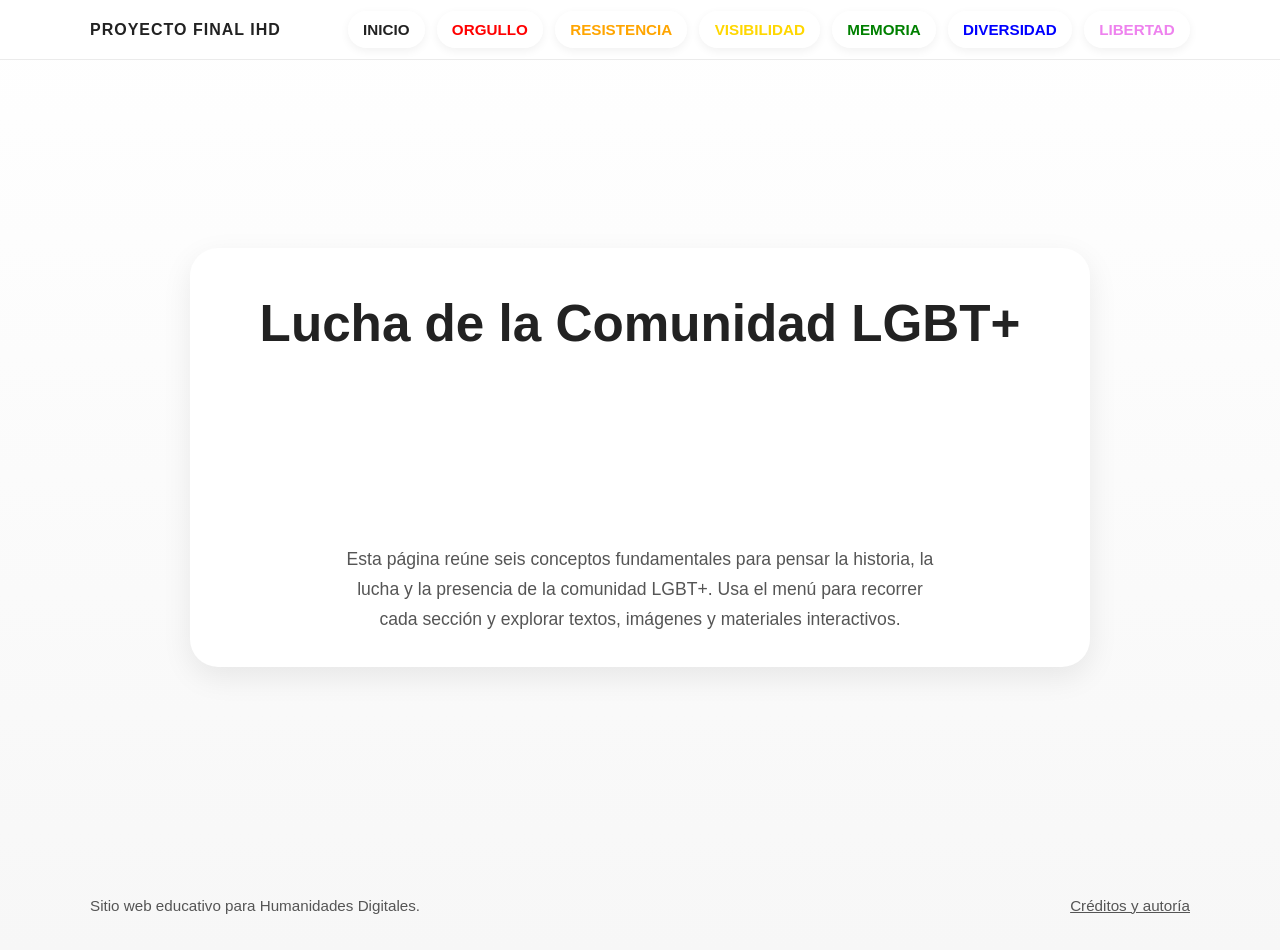
==== index.html @ 64a552c7 "Add files via upload" ====
<!DOCTYPE html>
<html lang="es">
<head>
  <!-- Metadatos básicos del documento -->
  <meta charset="UTF-8">
  <meta name="viewport" content="width=device-width, initial-scale=1.0">
  <title>Proyecto Final IHD</title>
  <!-- Enlace a la hoja de estilos externa -->
  <link rel="stylesheet" href="styles.css">
</head>
<body class="home-page">
  <!-- Encabezado del sitio con navegación principal -->
  <header class="site-header">
    <div class="header-inner navbar">
      <div class="site-brand">PROYECTO FINAL IHD</div>
      <nav aria-label="Navegación principal">
        <ul class="nav-links">
          <li><a href="index.html">INICIO</a></li>
          <li><a class="orgullo" href="orgullo.html">ORGULLO</a></li>
          <li><a class="resistencia" href="resistencia.html">RESISTENCIA</a></li>
          <li><a class="visibilidad" href="visibilidad.html">VISIBILIDAD</a></li>
          <li><a class="memoria" href="memoria.html">MEMORIA</a></li>
          <li><a class="diversidad" href="diversidad.html">DIVERSIDAD</a></li>
          <li><a class="libertad" href="libertad.html">LIBERTAD</a></li>
        </ul>
      </nav>
    </div>
  </header>

  <!-- Sección principal con texto de bienvenida y animación -->
  <main class="hero">
    <section class="hero-box">
      <h1>Lucha de la Comunidad LGBT+</h1>

      <!-- Este contenedor reúne las palabras animadas. -->
      <div class="word-stage" aria-label="Animación de conceptos del orgullo LGBT+">
        <span class="word">ORGULLO</span>
        <span class="word">RESISTENCIA</span>
        <span class="word">VISIBILIDAD</span>
        <span class="word">MEMORIA</span>
        <span class="word">DIVERSIDAD</span>
        <span class="word">LIBERTAD</span>
      </div>

      <p>
        Esta página reúne seis conceptos fundamentales para pensar la historia,
        la lucha y la presencia de la comunidad LGBT+. Usa el menú para recorrer
        cada sección y explorar textos, imágenes y materiales interactivos.
      </p>
    </section>
  </main>

  <!-- Pie de página con enlace a créditos -->
  <footer class="site-footer">
    <div class="footer-inner">
      <span>Sitio web educativo para Humanidades Digitales.</span>
      <a class="footer-link" href="creditos.html">Créditos y autoría</a>
    </div>
  </footer>
</body>
</html>
---- styles.css ----
/* =========================================================
   Hoja de estilos principal del sitio
   ---------------------------------------------------------
   Este archivo define los colores, tamaños, espaciados,
   animaciones y diseño general de todas las páginas.
   La idea es que un solo CSS controle el aspecto visual
   del sitio completo.
   ========================================================= */

/* Variables CSS:
   Aquí guardamos colores reutilizables para mantener
   el código ordenado y fácil de modificar. */
:root {
  --orgullo: #e53935;
  --resistencia: #fb8c00;
  --visibilidad: #fdd835;
  --memoria: #43a047;
  --diversidad: #1e88e5;
  --libertad: #8e24aa;

  --orgullo-claro: #fde9e7;
  --resistencia-claro: #fff0e1;
  --visibilidad-claro: #fff9dc;
  --memoria-claro: #e8f5e9;
  --diversidad-claro: #e7f1fd;
  --libertad-claro: #f3e5f5;

  --texto: #222;
  --texto-suave: #555;
  --fondo-principal: #fcfcfc;
  --blanco: #ffffff;
  --sombra: 0 10px 30px rgba(0, 0, 0, 0.08);
  --borde-redondo: 18px;
  --ancho-maximo: 1100px;
}

/* Selector universal:
   Hace que el cálculo de tamaños incluya bordes y padding.
   Esto ayuda mucho a controlar el diseño. */
* {
  box-sizing: border-box;
}

/* Estilos generales del documento. */
body {
  margin: 0;
  font-family: Arial, Helvetica, sans-serif;
  line-height: 1.7;
  color: var(--texto);
  background: var(--fondo-principal);
}

/* Estilo general para enlaces. */
a {
  color: inherit;
}

/* Encabezado fijo en la parte superior.
   Se usa en todas las páginas para mantener la navegación visible. */
.site-header {
  position: sticky;
  top: 0;
  z-index: 100;
  background: rgba(255, 255, 255, 0.94);
  backdrop-filter: blur(8px);
  border-bottom: 1px solid rgba(0, 0, 0, 0.08);
}

/* Contenedor centrado que limita el ancho del contenido. */
.header-inner,
.main-content,
.footer-inner,
.hero,
.credits-box {
  width: min(92%, var(--ancho-maximo));
  margin: 0 auto;
}

/* Título pequeño del sitio en la esquina superior izquierda. */
.site-brand {
  font-weight: bold;
  letter-spacing: 1px;
}

/* Barra de navegación con flexbox.
   Flexbox ayuda a acomodar elementos en filas o columnas. */
.navbar {
  display: flex;
  align-items: center;
  justify-content: space-between;
  gap: 1rem;
  padding: 1rem 0;
}

/* Lista del menú. */
.nav-links {
  display: flex;
  flex-wrap: wrap;
  gap: 0.75rem;
  list-style: none;
  margin: 0;
  padding: 0;
}

/* Botones/enlaces del menú. */
.nav-links a {
  text-decoration: none;
  font-size: 0.95rem;
  font-weight: bold;
  padding: 0.65rem 0.95rem;
  border-radius: 999px;
  background: var(--blanco);
  box-shadow: 0 3px 10px rgba(0, 0, 0, 0.06);
  transition: transform 0.2s ease, box-shadow 0.2s ease;
}

.nav-links a:hover,
.nav-links a:focus {
  transform: translateY(-2px);
  box-shadow: 0 8px 18px rgba(0, 0, 0, 0.1);
}

/* Sección principal de bienvenida en index.html */
.hero {
  min-height: calc(100vh - 90px);
  display: grid;
  place-items: center;
  text-align: center;
  padding: 3rem 0 4rem;
}

.hero-box {
  background: var(--blanco);
  border-radius: 28px;
  box-shadow: var(--sombra);
  padding: 2rem;
  width: min(100%, 900px);
}

.hero h1 {
  margin-top: 0;
  font-size: clamp(2rem, 4vw, 3.5rem);
}

.hero p {
  color: var(--texto-suave);
  font-size: 1.1rem;
  max-width: 60ch;
  margin: 1rem auto 0;
}

/* Contenedor de la animación.
   Tiene altura fija para que las palabras cambien en el mismo lugar. */
.word-stage {
  margin: 2rem auto 1rem;
  position: relative;
  height: 120px;
  display: grid;
  place-items: center;
  overflow: hidden;
}

/* Cada palabra está posicionada una encima de otra.
   La animación controla su aparición y desaparición. */
.word {
  position: absolute;
  font-size: clamp(2rem, 7vw, 4.7rem);
  font-weight: 900;
  letter-spacing: 0.12em;
  opacity: 0;
  transform: scale(0.85) translateY(20px);
  animation: cambioPalabras 12s infinite;
}

/* Retrasos para que las palabras aparezcan una después de otra. */
.word:nth-child(1) { color: var(--orgullo); animation-delay: 0s; }
.word:nth-child(2) { color: var(--resistencia); animation-delay: 2s; }
.word:nth-child(3) { color: var(--visibilidad); animation-delay: 4s; }
.word:nth-child(4) { color: var(--memoria); animation-delay: 6s; }
.word:nth-child(5) { color: var(--diversidad); animation-delay: 8s; }
.word:nth-child(6) { color: var(--libertad); animation-delay: 10s; }

/* Animación principal.
   Hace que cada palabra entre, permanezca visible y salga.
   Luego el ciclo vuelve a empezar. */
@keyframes cambioPalabras {
  0% {
    opacity: 0;
    transform: scale(0.85) translateY(20px);
  }
  8% {
    opacity: 1;
    transform: scale(1) translateY(0);
  }
  24% {
    opacity: 1;
    transform: scale(1) translateY(0);
  }
  32% {
    opacity: 0;
    transform: scale(1.08) translateY(-18px);
  }
  100% {
    opacity: 0;
    transform: scale(1.08) translateY(-18px);
  }
}

/* Tarjetas y áreas de contenido para páginas internas. */
.main-content {
  padding: 2.5rem 0 4rem;
}

.content-card {
  background: rgba(255, 255, 255, 0.88);
  box-shadow: var(--sombra);
  border-radius: 24px;
  padding: 2rem;
}

.page-title {
  margin-top: 0;
  font-size: clamp(2rem, 4vw, 3rem);
}

.intro {
  font-size: 1.1rem;
}

/* Diseño para imágenes.
   max-width: 100% evita que se salgan del contenedor. */
.figure-block {
  margin: 2rem 0;
  text-align: center;
}

.figure-block img {
  width: min(100%, 760px);
  max-width: 100%;
  height: auto;
  border-radius: 20px;
  box-shadow: 0 8px 20px rgba(0, 0, 0, 0.12);
}

.figure-block figcaption {
  margin-top: 0.7rem;
  color: var(--texto-suave);
  font-size: 0.95rem;
}

/* Caja para iframes o visualizaciones externas. */
.embed-box {
  margin: 2rem 0;
  padding: 1rem;
  background: rgba(255, 255, 255, 0.75);
  border-radius: 20px;
  overflow: auto;
}

/* Listas estilizadas para la página Diversidad. */
.feature-list {
  padding-left: 1.35rem;
}

.feature-list li {
  margin-bottom: 0.9rem;
}

/* Pie de página. */
.site-footer {
  padding: 1.4rem 0 2rem;
}

.footer-inner {
  display: flex;
  justify-content: space-between;
  gap: 1rem;
  flex-wrap: wrap;
  color: var(--texto-suave);
  font-size: 0.95rem;
}

.footer-link {
  text-decoration: underline;
}

/* Página de créditos. */
.credits-wrapper {
  min-height: calc(100vh - 90px);
  display: grid;
  place-items: center;
  padding: 2rem 0 4rem;
}

.credits-box {
  background: var(--blanco);
  box-shadow: var(--sombra);
  border-radius: 28px;
  padding: 2rem;
  max-width: 800px;
}

/* Clases de color por página.
   Cada body tendrá una de estas clases para cambiar el ambiente visual. */
body.orgullo-page { background: var(--orgullo-claro); }
body.resistencia-page { background: var(--resistencia-claro); }
body.visibilidad-page { background: var(--visibilidad-claro); }
body.memoria-page { background: var(--memoria-claro); }
body.diversidad-page { background: var(--diversidad-claro); }
body.libertad-page { background: var(--libertad-claro); }
body.home-page,
body.credits-page { background: linear-gradient(180deg, #ffffff 0%, #f7f7f7 100%); }

/* Línea decorativa debajo de los títulos. */
.title-accent {
  width: 120px;
  height: 8px;
  border-radius: 999px;
  margin: 0.5rem 0 1.5rem;
}

/* Colores para la línea decorativa según la página. */
.orgullo-accent { background: var(--orgullo); }
.resistencia-accent { background: var(--resistencia); }
.visibilidad-accent { background: var(--visibilidad); }
.memoria-accent { background: var(--memoria); }
.diversidad-accent { background: var(--diversidad); }
.libertad-accent { background: var(--libertad); }

/* Adaptación para pantallas pequeñas.
   Media query = reglas que cambian según el tamaño de pantalla. */
@media (max-width: 760px) {
  .navbar {
    flex-direction: column;
    align-items: flex-start;
  }

  .nav-links {
    width: 100%;
  }

  .hero-box,
  .content-card,
  .credits-box {
    padding: 1.3rem;
  }

  .word-stage {
    height: 100px;
  }

  iframe {
    width: 100%;
  }
}

/* Colores individuales para cada botón del menú */

/* ORGULLO - rojo */
.orgullo {
  color: red;
}

/* RESISTENCIA - naranja */
.resistencia {
  color: orange;
}

/* VISIBILIDAD - amarillo */
.visibilidad {
  color: gold;
}

/* MEMORIA - verde */
.memoria {
  color: green;
}

/* DIVERSIDAD - azul */
.diversidad {
  color: blue;
}

/* LIBERTAD - violeta */
.libertad {
  color: violet;
}

nav a:hover {
  opacity: 0.7; /* hace un pequeño efecto visual */
}

/* Estilo para iframes */
iframe {
  display: block;
  margin: 20px auto;
  border-radius: 10px; /* esquinas suaves */
}
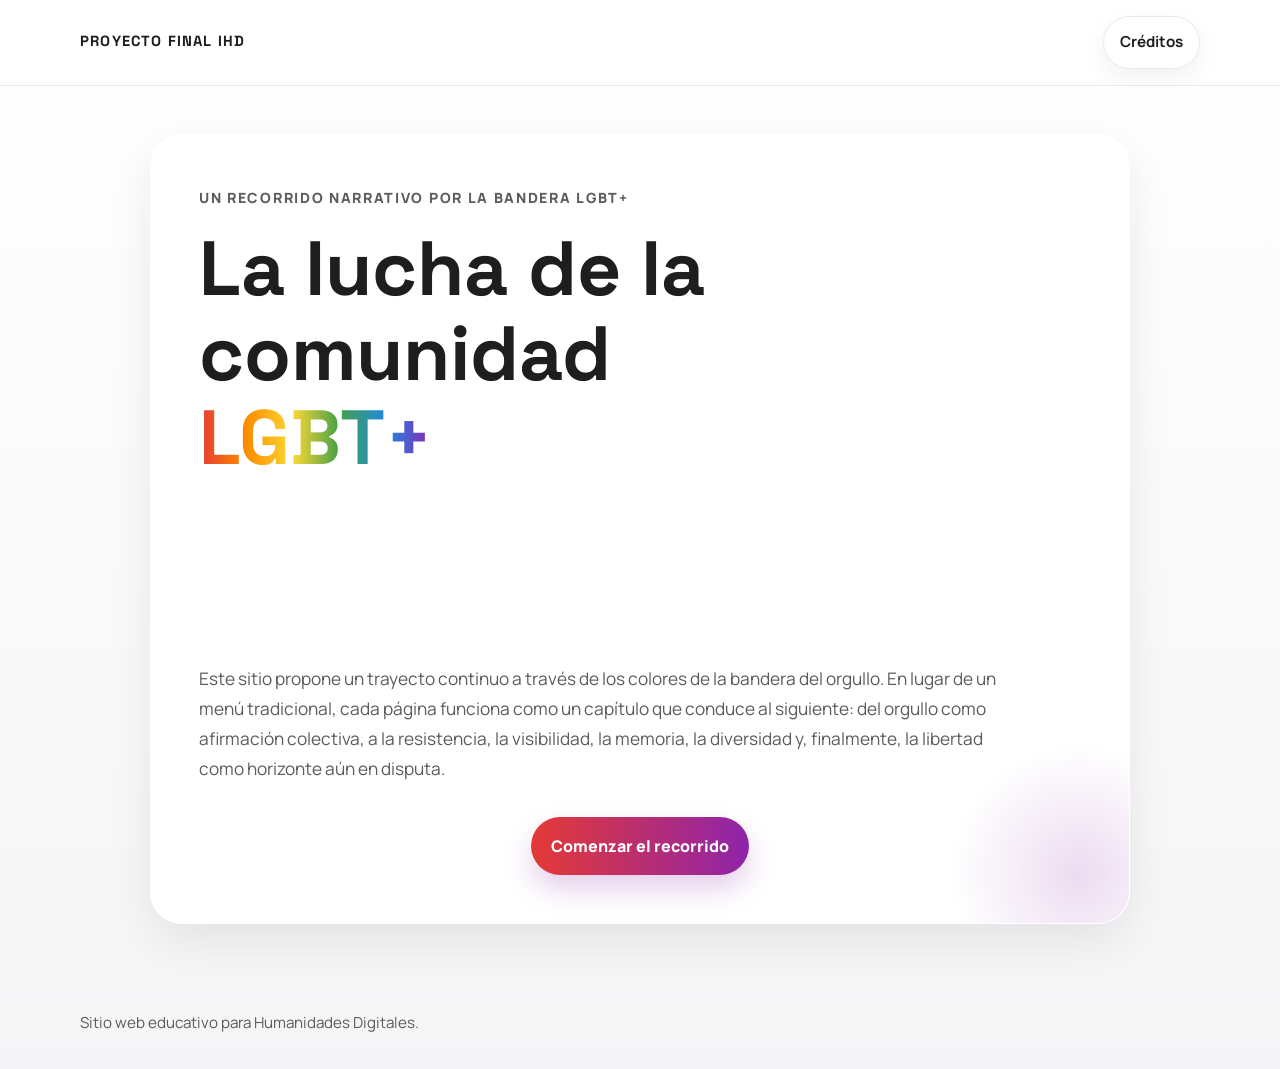
==== commit 06be3367: "Add files via upload" ====
--- a/index.html
+++ b/index.html
@@ -9,30 +9,24 @@
   <link rel="stylesheet" href="styles.css">
 </head>
 <body class="home-page">
-  <!-- Encabezado del sitio con navegación principal -->
+  <!-- Encabezado sencillo: mantiene la identidad del sitio sin usar menú tradicional -->
   <header class="site-header">
-    <div class="header-inner navbar">
+    <div class="site-shell">
       <div class="site-brand">PROYECTO FINAL IHD</div>
-      <nav aria-label="Navegación principal">
-        <ul class="nav-links">
-          <li><a href="index.html">INICIO</a></li>
-          <li><a class="orgullo" href="orgullo.html">ORGULLO</a></li>
-          <li><a class="resistencia" href="resistencia.html">RESISTENCIA</a></li>
-          <li><a class="visibilidad" href="visibilidad.html">VISIBILIDAD</a></li>
-          <li><a class="memoria" href="memoria.html">MEMORIA</a></li>
-          <li><a class="diversidad" href="diversidad.html">DIVERSIDAD</a></li>
-          <li><a class="libertad" href="libertad.html">LIBERTAD</a></li>
-        </ul>
-      </nav>
+      <a class="top-link" href="creditos.html">Créditos</a>
     </div>
   </header>
 
-  <!-- Sección principal con texto de bienvenida y animación -->
+  <!-- Portada principal del recorrido narrativo -->
   <main class="hero">
     <section class="hero-box">
-      <h1>Lucha de la Comunidad LGBT+</h1>
+      <span class="eyebrow">Un recorrido narrativo por la bandera LGBT+</span>
+      <h1>
+        La lucha de la comunidad
+        <span class="rainbow-text">LGBT+</span>
+      </h1>
 
-      <!-- Este contenedor reúne las palabras animadas. -->
+      <!-- Animación de palabras clave. Cada término aparece de forma secuencial con CSS. -->
       <div class="word-stage" aria-label="Animación de conceptos del orgullo LGBT+">
         <span class="word">ORGULLO</span>
         <span class="word">RESISTENCIA</span>
@@ -43,18 +37,21 @@
       </div>
 
       <p>
-        Esta página reúne seis conceptos fundamentales para pensar la historia,
-        la lucha y la presencia de la comunidad LGBT+. Usa el menú para recorrer
-        cada sección y explorar textos, imágenes y materiales interactivos.
+        Este sitio propone un trayecto continuo a través de los colores de la bandera del orgullo. En lugar de un menú tradicional, cada página funciona como un capítulo que conduce al siguiente:
+        del orgullo como afirmación colectiva, a la resistencia, la visibilidad, la memoria, la diversidad y, finalmente, la libertad como horizonte aún en disputa.
       </p>
+
+      <!-- Botones principales para comenzar el relato o consultar la autoría -->
+      <div class="hero-actions">
+        <a class="cta-button" href="orgullo.html">Comenzar el recorrido</a>
+      </div>
     </section>
   </main>
 
-  <!-- Pie de página con enlace a créditos -->
+  <!-- Pie con una breve descripción educativa del proyecto -->
   <footer class="site-footer">
     <div class="footer-inner">
       <span>Sitio web educativo para Humanidades Digitales.</span>
-      <a class="footer-link" href="creditos.html">Créditos y autoría</a>
     </div>
   </footer>
 </body>
--- a/styles.css
+++ b/styles.css
@@ -1,15 +1,16 @@
 /* =========================================================
-   Hoja de estilos principal del sitio
+   Hoja de estilos - versión narrativa del proyecto
    ---------------------------------------------------------
-   Este archivo define los colores, tamaños, espaciados,
-   animaciones y diseño general de todas las páginas.
-   La idea es que un solo CSS controle el aspecto visual
-   del sitio completo.
+   Esta versión sustituye el menú tradicional por un recorrido
+   secuencial entre páginas. La idea es que cada pantalla se
+   sienta como un capítulo dentro de una misma historia.
    ========================================================= */
 
-/* Variables CSS:
-   Aquí guardamos colores reutilizables para mantener
-   el código ordenado y fácil de modificar. */
+/* Importación de tipografías desde Google Fonts.
+   Se usa una fuente moderna para texto y otra con más carácter
+   para títulos. */
+@import url('https://fonts.googleapis.com/css2?family=Manrope:wght@400;500;700;800&family=Space+Grotesk:wght@500;700&display=swap');
+
 :root {
   --orgullo: #e53935;
   --resistencia: #fb8c00;
@@ -18,57 +19,53 @@
   --diversidad: #1e88e5;
   --libertad: #8e24aa;
 
-  --orgullo-claro: #fde9e7;
-  --resistencia-claro: #fff0e1;
-  --visibilidad-claro: #fff9dc;
-  --memoria-claro: #e8f5e9;
-  --diversidad-claro: #e7f1fd;
-  --libertad-claro: #f3e5f5;
-
-  --texto: #222;
-  --texto-suave: #555;
-  --fondo-principal: #fcfcfc;
+  --orgullo-claro: #fff1ef;
+  --resistencia-claro: #fff4e8;
+  --visibilidad-claro: #fffceb;
+  --memoria-claro: #eef9ef;
+  --diversidad-claro: #eff6ff;
+  --libertad-claro: #f7effb;
+
+  --texto: #1e1e1e;
+  --texto-suave: #5b5b5b;
+  --fondo-principal: #fcfcfd;
   --blanco: #ffffff;
-  --sombra: 0 10px 30px rgba(0, 0, 0, 0.08);
-  --borde-redondo: 18px;
-  --ancho-maximo: 1100px;
-}
-
-/* Selector universal:
-   Hace que el cálculo de tamaños incluya bordes y padding.
-   Esto ayuda mucho a controlar el diseño. */
+  --borde-suave: rgba(0, 0, 0, 0.08);
+  --sombra: 0 18px 45px rgba(0, 0, 0, 0.08);
+  --sombra-suave: 0 8px 24px rgba(0, 0, 0, 0.06);
+  --borde-redondo: 24px;
+  --ancho-maximo: 1120px;
+}
+
 * {
   box-sizing: border-box;
 }
 
-/* Estilos generales del documento. */
+html {
+  scroll-behavior: smooth;
+}
+
 body {
   margin: 0;
-  font-family: Arial, Helvetica, sans-serif;
-  line-height: 1.7;
+  font-family: 'Manrope', Arial, Helvetica, sans-serif;
+  line-height: 1.75;
   color: var(--texto);
   background: var(--fondo-principal);
 }
 
-/* Estilo general para enlaces. */
+img {
+  max-width: 100%;
+  display: block;
+  margin: 20px auto;   /* centra horizontalmente */
+}
+
 a {
   color: inherit;
 }
 
-/* Encabezado fijo en la parte superior.
-   Se usa en todas las páginas para mantener la navegación visible. */
-.site-header {
-  position: sticky;
-  top: 0;
-  z-index: 100;
-  background: rgba(255, 255, 255, 0.94);
-  backdrop-filter: blur(8px);
-  border-bottom: 1px solid rgba(0, 0, 0, 0.08);
-}
-
-/* Contenedor centrado que limita el ancho del contenido. */
-.header-inner,
-.main-content,
+/* Contenedores generales reutilizables. */
+.site-shell,
+.story-layout,
 .footer-inner,
 .hero,
 .credits-box {
@@ -76,103 +73,150 @@
   margin: 0 auto;
 }
 
-/* Título pequeño del sitio en la esquina superior izquierda. */
-.site-brand {
-  font-weight: bold;
-  letter-spacing: 1px;
-}
-
-/* Barra de navegación con flexbox.
-   Flexbox ayuda a acomodar elementos en filas o columnas. */
-.navbar {
+/* Encabezado simplificado.
+   Ya no contiene menú; funciona como marco visual del relato. */
+.site-header {
+  position: sticky;
+  top: 0;
+  z-index: 100;
+  backdrop-filter: blur(14px);
+  background: rgba(255, 255, 255, 0.86);
+  border-bottom: 1px solid var(--borde-suave);
+}
+
+.site-shell {
   display: flex;
+  justify-content: space-between;
   align-items: center;
-  justify-content: space-between;
   gap: 1rem;
   padding: 1rem 0;
 }
 
-/* Lista del menú. */
-.nav-links {
-  display: flex;
-  flex-wrap: wrap;
-  gap: 0.75rem;
-  list-style: none;
-  margin: 0;
-  padding: 0;
-}
-
-/* Botones/enlaces del menú. */
-.nav-links a {
+.site-brand {
+  font-family: 'Space Grotesk', sans-serif;
+  font-weight: 700;
+  letter-spacing: 0.08em;
+  text-transform: uppercase;
+  font-size: 0.92rem;
+}
+
+.top-link {
   text-decoration: none;
+  font-weight: 700;
   font-size: 0.95rem;
-  font-weight: bold;
-  padding: 0.65rem 0.95rem;
+  padding: 0.75rem 1rem;
   border-radius: 999px;
-  background: var(--blanco);
-  box-shadow: 0 3px 10px rgba(0, 0, 0, 0.06);
+  background: rgba(255, 255, 255, 0.92);
+  border: 1px solid var(--borde-suave);
+  box-shadow: var(--sombra-suave);
   transition: transform 0.2s ease, box-shadow 0.2s ease;
 }
 
-.nav-links a:hover,
-.nav-links a:focus {
+.top-link:hover,
+.top-link:focus {
   transform: translateY(-2px);
-  box-shadow: 0 8px 18px rgba(0, 0, 0, 0.1);
-}
-
-/* Sección principal de bienvenida en index.html */
+  box-shadow: 0 12px 28px rgba(0, 0, 0, 0.08);
+}
+
+/* Página principal */
 .hero {
   min-height: calc(100vh - 90px);
   display: grid;
   place-items: center;
-  text-align: center;
   padding: 3rem 0 4rem;
 }
 
 .hero-box {
-  background: var(--blanco);
-  border-radius: 28px;
+  background: rgba(255, 255, 255, 0.92);
+  border: 1px solid rgba(255, 255, 255, 0.7);
+  border-radius: 32px;
   box-shadow: var(--sombra);
-  padding: 2rem;
-  width: min(100%, 900px);
+  padding: clamp(1.5rem, 4vw, 3rem);
+  width: min(100%, 980px);
+  position: relative;
+  overflow: hidden;
+}
+
+/* Mancha decorativa para dar un aspecto más contemporáneo. */
+.hero-box::before {
+  content: "";
+  position: absolute;
+  inset: auto -80px -80px auto;
+  width: 260px;
+  height: 260px;
+  border-radius: 50%;
+  background: radial-gradient(circle, rgba(142, 36, 170, 0.16), transparent 70%);
+}
+
+.eyebrow {
+  display: inline-block;
+  font-size: 0.88rem;
+  font-weight: 800;
+  letter-spacing: 0.12em;
+  text-transform: uppercase;
+  color: var(--texto-suave);
+  margin-bottom: 1rem;
+}
+
+.hero h1,
+.page-title,
+.credits-box h1 {
+  font-family: 'Space Grotesk', sans-serif;
+  line-height: 1.1;
 }
 
 .hero h1 {
-  margin-top: 0;
-  font-size: clamp(2rem, 4vw, 3.5rem);
+  margin: 0;
+  font-size: clamp(2.4rem, 6vw, 5rem);
+  max-width: 12ch;
+}
+
+/* Texto con degradado arcoiris.
+   background-clip permite que el degradado se vea solo dentro del texto. */
+.rainbow-text {
+  background: linear-gradient(
+    90deg,
+    var(--orgullo),
+    var(--resistencia),
+    var(--visibilidad),
+    var(--memoria),
+    var(--diversidad),
+    var(--libertad)
+  );
+  -webkit-background-clip: text;
+  background-clip: text;
+  color: transparent;
 }
 
 .hero p {
   color: var(--texto-suave);
-  font-size: 1.1rem;
-  max-width: 60ch;
-  margin: 1rem auto 0;
-}
-
-/* Contenedor de la animación.
-   Tiene altura fija para que las palabras cambien en el mismo lugar. */
+  font-size: 1.08rem;
+  max-width: 75ch;
+  margin: 1rem 0 0;
+}
+
 .word-stage {
-  margin: 2rem auto 1rem;
+  margin: 2.5rem 0 1rem;
   position: relative;
-  height: 120px;
-  display: grid;
-  place-items: center;
+  min-height: 128px;
+  display: flex;
+  align-items: center;
+  justify-content: center;
   overflow: hidden;
-}
-
-/* Cada palabra está posicionada una encima de otra.
-   La animación controla su aparición y desaparición. */
+  text-align: center;
+}
+
 .word {
   position: absolute;
-  font-size: clamp(2rem, 7vw, 4.7rem);
-  font-weight: 900;
-  letter-spacing: 0.12em;
+  font-family: 'Space Grotesk', sans-serif;
+  font-size: clamp(2.3rem, 8vw, 5.1rem);
+  font-weight: 700;
+  letter-spacing: 0.08em;
   opacity: 0;
-  transform: scale(0.85) translateY(20px);
-  animation: cambioPalabras 12s infinite;
-}
-
-/* Retrasos para que las palabras aparezcan una después de otra. */
+  transform: translateY(30px) scale(0.92);
+  animation: narrarColor 12s infinite;
+}
+
 .word:nth-child(1) { color: var(--orgullo); animation-delay: 0s; }
 .word:nth-child(2) { color: var(--resistencia); animation-delay: 2s; }
 .word:nth-child(3) { color: var(--visibilidad); animation-delay: 4s; }
@@ -180,66 +224,165 @@
 .word:nth-child(5) { color: var(--diversidad); animation-delay: 8s; }
 .word:nth-child(6) { color: var(--libertad); animation-delay: 10s; }
 
-/* Animación principal.
-   Hace que cada palabra entre, permanezca visible y salga.
-   Luego el ciclo vuelve a empezar. */
-@keyframes cambioPalabras {
+/* Animación principal de la portada.
+   Cada palabra entra con suavidad, permanece visible y luego sale. */
+@keyframes narrarColor {
   0% {
     opacity: 0;
-    transform: scale(0.85) translateY(20px);
+    transform: translateY(32px) scale(0.92);
+    filter: blur(4px);
   }
   8% {
     opacity: 1;
-    transform: scale(1) translateY(0);
+    transform: translateY(0) scale(1);
+    filter: blur(0);
   }
   24% {
     opacity: 1;
-    transform: scale(1) translateY(0);
-  }
-  32% {
+    transform: translateY(0) scale(1);
+    filter: blur(0);
+  }
+  34% {
     opacity: 0;
-    transform: scale(1.08) translateY(-18px);
+    transform: translateY(-24px) scale(1.06);
+    filter: blur(3px);
   }
   100% {
     opacity: 0;
-    transform: scale(1.08) translateY(-18px);
-  }
-}
-
-/* Tarjetas y áreas de contenido para páginas internas. */
+    transform: translateY(-24px) scale(1.06);
+    filter: blur(3px);
+  }
+}
+
+.hero-actions {
+  display: flex;
+  flex-wrap: wrap;
+  justify-content: center;
+  gap: 1rem;
+  margin-top: 2rem;
+}
+
+.cta-button,
+.ghost-button,
+.story-button {
+  text-decoration: none;
+  font-weight: 800;
+  border-radius: 999px;
+  padding: 0.95rem 1.25rem;
+  transition: transform 0.2s ease, box-shadow 0.2s ease, background 0.2s ease;
+}
+
+.cta-button {
+  background: linear-gradient(90deg, var(--orgullo), var(--libertad));
+  color: white;
+  box-shadow: 0 14px 28px rgba(142, 36, 170, 0.22);
+}
+
+.ghost-button {
+  background: white;
+  border: 1px solid var(--borde-suave);
+  box-shadow: var(--sombra-suave);
+}
+
+.cta-button:hover,
+.ghost-button:hover,
+.story-button:hover,
+.cta-button:focus,
+.ghost-button:focus,
+.story-button:focus {
+  transform: translateY(-2px);
+}
+
+.story-preview {
+  margin-top: 2.25rem;
+  display: grid;
+  grid-template-columns: repeat(6, minmax(0, 1fr));
+  gap: 0.8rem;
+}
+
+.story-chip {
+  text-align: center;
+  padding: 0.9rem 0.7rem;
+  border-radius: 18px;
+  font-weight: 800;
+  font-size: 0.92rem;
+  color: white;
+  box-shadow: var(--sombra-suave);
+}
+
+.chip-orgullo { background: var(--orgullo); }
+.chip-resistencia { background: var(--resistencia); }
+.chip-visibilidad { background: #dfbf14; }
+.chip-memoria { background: var(--memoria); }
+.chip-diversidad { background: var(--diversidad); }
+.chip-libertad { background: var(--libertad); }
+
+/* Páginas narrativas internas */
 .main-content {
-  padding: 2.5rem 0 4rem;
+  padding: 2.2rem 0 4rem;
+}
+
+.story-layout {
+  display: grid;
+  gap: 1.5rem;
+}
+
+.story-intro,
+.content-card,
+.credits-box {
+  background: rgba(255, 255, 255, 0.9);
+  border: 1px solid rgba(255, 255, 255, 0.72);
+  border-radius: 28px;
+  box-shadow: var(--sombra);
+}
+
+.story-intro {
+  padding: 1.3rem 1.4rem;
+}
+
+.story-kicker {
+  margin: 0 0 0.35rem;
+  font-size: 0.88rem;
+  font-weight: 800;
+  text-transform: uppercase;
+  letter-spacing: 0.12em;
+}
+
+.story-intro p {
+  margin: 0;
+  color: var(--texto-suave);
 }
 
 .content-card {
-  background: rgba(255, 255, 255, 0.88);
-  box-shadow: var(--sombra);
-  border-radius: 24px;
-  padding: 2rem;
+  padding: clamp(1.4rem, 3vw, 2.3rem);
 }
 
 .page-title {
-  margin-top: 0;
-  font-size: clamp(2rem, 4vw, 3rem);
+  margin: 0;
+  font-size: clamp(2rem, 4vw, 3.4rem);
 }
 
 .intro {
-  font-size: 1.1rem;
-}
-
-/* Diseño para imágenes.
-   max-width: 100% evita que se salgan del contenedor. */
+  font-size: 1.08rem;
+}
+
+.title-accent {
+  width: 128px;
+  height: 8px;
+  border-radius: 999px;
+  margin: 0.9rem 0 1.5rem;
+}
+
 .figure-block {
   margin: 2rem 0;
   text-align: center;
 }
 
 .figure-block img {
-  width: min(100%, 760px);
-  max-width: 100%;
+  width: min(100%, 780px);
   height: auto;
-  border-radius: 20px;
-  box-shadow: 0 8px 20px rgba(0, 0, 0, 0.12);
+  border-radius: 22px;
+  box-shadow: 0 12px 30px rgba(0, 0, 0, 0.12);
 }
 
 .figure-block figcaption {
@@ -248,25 +391,82 @@
   font-size: 0.95rem;
 }
 
-/* Caja para iframes o visualizaciones externas. */
 .embed-box {
   margin: 2rem 0;
   padding: 1rem;
-  background: rgba(255, 255, 255, 0.75);
-  border-radius: 20px;
+  background: rgba(255, 255, 255, 0.72);
+  border-radius: 22px;
   overflow: auto;
-}
-
-/* Listas estilizadas para la página Diversidad. */
+  box-shadow: inset 0 0 0 1px rgba(0, 0, 0, 0.04);
+}
+
 .feature-list {
   padding-left: 1.35rem;
 }
 
 .feature-list li {
-  margin-bottom: 0.9rem;
-}
-
-/* Pie de página. */
+  margin-bottom: 0.95rem;
+}
+
+iframe {
+  display: block;
+  margin: 0 auto;
+  border-radius: 14px;
+  max-width: 100%;
+}
+
+/* Navegación narrativa entre páginas. */
+.story-nav {
+  display: flex;
+  flex-wrap: wrap;
+  justify-content: space-between;
+  gap: 1rem;
+  margin-top: 2.2rem;
+  padding-top: 1.4rem;
+  border-top: 1px solid rgba(0, 0, 0, 0.08);
+}
+
+.story-link {
+  flex: 1 1 240px;
+  text-decoration: none;
+  background: white;
+  border: 1px solid var(--borde-suave);
+  border-radius: 22px;
+  padding: 1rem 1.1rem;
+  box-shadow: var(--sombra-suave);
+  transition: transform 0.2s ease, box-shadow 0.2s ease;
+}
+
+.story-link:hover,
+.story-link:focus {
+  transform: translateY(-3px);
+  box-shadow: 0 14px 30px rgba(0, 0, 0, 0.08);
+}
+
+.story-label {
+  display: block;
+  font-size: 0.82rem;
+  font-weight: 800;
+  letter-spacing: 0.1em;
+  text-transform: uppercase;
+  color: var(--texto-suave);
+}
+
+.story-target {
+  display: block;
+  font-family: 'Space Grotesk', sans-serif;
+  font-size: 1.15rem;
+  margin-top: 0.2rem;
+}
+
+.story-button {
+  display: inline-block;
+  background: white;
+  border: 1px solid var(--borde-suave);
+  box-shadow: var(--sombra-suave);
+}
+
+/* Pie de página */
 .site-footer {
   padding: 1.4rem 0 2rem;
 }
@@ -274,6 +474,7 @@
 .footer-inner {
   display: flex;
   justify-content: space-between;
+  align-items: center;
   gap: 1rem;
   flex-wrap: wrap;
   color: var(--texto-suave);
@@ -284,42 +485,29 @@
   text-decoration: underline;
 }
 
-/* Página de créditos. */
+/* Página de créditos */
 .credits-wrapper {
   min-height: calc(100vh - 90px);
   display: grid;
   place-items: center;
-  padding: 2rem 0 4rem;
+  padding: 3rem 0 4rem;
 }
 
 .credits-box {
-  background: var(--blanco);
-  box-shadow: var(--sombra);
-  border-radius: 28px;
   padding: 2rem;
-  max-width: 800px;
-}
-
-/* Clases de color por página.
-   Cada body tendrá una de estas clases para cambiar el ambiente visual. */
-body.orgullo-page { background: var(--orgullo-claro); }
-body.resistencia-page { background: var(--resistencia-claro); }
-body.visibilidad-page { background: var(--visibilidad-claro); }
-body.memoria-page { background: var(--memoria-claro); }
-body.diversidad-page { background: var(--diversidad-claro); }
-body.libertad-page { background: var(--libertad-claro); }
+  max-width: 860px;
+}
+
+/* Fondos por capítulo */
+body.orgullo-page { background: linear-gradient(180deg, #fff8f7 0%, var(--orgullo-claro) 100%); }
+body.resistencia-page { background: linear-gradient(180deg, #fffaf2 0%, var(--resistencia-claro) 100%); }
+body.visibilidad-page { background: linear-gradient(180deg, #fffef6 0%, var(--visibilidad-claro) 100%); }
+body.memoria-page { background: linear-gradient(180deg, #f7fff7 0%, var(--memoria-claro) 100%); }
+body.diversidad-page { background: linear-gradient(180deg, #f7fbff 0%, var(--diversidad-claro) 100%); }
+body.libertad-page { background: linear-gradient(180deg, #fbf7ff 0%, var(--libertad-claro) 100%); }
 body.home-page,
-body.credits-page { background: linear-gradient(180deg, #ffffff 0%, #f7f7f7 100%); }
-
-/* Línea decorativa debajo de los títulos. */
-.title-accent {
-  width: 120px;
-  height: 8px;
-  border-radius: 999px;
-  margin: 0.5rem 0 1.5rem;
-}
-
-/* Colores para la línea decorativa según la página. */
+body.credits-page { background: linear-gradient(180deg, #ffffff 0%, #f5f5f7 100%); }
+
 .orgullo-accent { background: var(--orgullo); }
 .resistencia-accent { background: var(--resistencia); }
 .visibilidad-accent { background: var(--visibilidad); }
@@ -327,72 +515,53 @@
 .diversidad-accent { background: var(--diversidad); }
 .libertad-accent { background: var(--libertad); }
 
-/* Adaptación para pantallas pequeñas.
-   Media query = reglas que cambian según el tamaño de pantalla. */
-@media (max-width: 760px) {
-  .navbar {
+/* Colores para etiquetas narrativas */
+.orgullo-tone { color: var(--orgullo); }
+.resistencia-tone { color: var(--resistencia); }
+.visibilidad-tone { color: #b79b00; }
+.memoria-tone { color: var(--memoria); }
+.diversidad-tone { color: var(--diversidad); }
+.libertad-tone { color: var(--libertad); }
+
+/* Diseño adaptable para pantallas pequeñas */
+@media (max-width: 820px) {
+  .site-shell {
     flex-direction: column;
     align-items: flex-start;
   }
 
-  .nav-links {
-    width: 100%;
-  }
-
   .hero-box,
   .content-card,
+  .story-intro,
   .credits-box {
-    padding: 1.3rem;
+    padding: 1.25rem;
+  }
+
+  .story-preview {
+    grid-template-columns: repeat(2, minmax(0, 1fr));
   }
 
   .word-stage {
-    height: 100px;
-  }
-
-  iframe {
+    min-height: 96px;
+  }
+}
+
+@media (max-width: 560px) {
+  .story-preview {
+    grid-template-columns: 1fr;
+  }
+
+  .hero-actions,
+  .story-nav {
+    flex-direction: column;
+  }
+
+  .cta-button,
+  .ghost-button,
+  .story-button,
+  .story-link,
+  .top-link {
     width: 100%;
-  }
-}
-
-/* Colores individuales para cada botón del menú */
-
-/* ORGULLO - rojo */
-.orgullo {
-  color: red;
-}
-
-/* RESISTENCIA - naranja */
-.resistencia {
-  color: orange;
-}
-
-/* VISIBILIDAD - amarillo */
-.visibilidad {
-  color: gold;
-}
-
-/* MEMORIA - verde */
-.memoria {
-  color: green;
-}
-
-/* DIVERSIDAD - azul */
-.diversidad {
-  color: blue;
-}
-
-/* LIBERTAD - violeta */
-.libertad {
-  color: violet;
-}
-
-nav a:hover {
-  opacity: 0.7; /* hace un pequeño efecto visual */
-}
-
-/* Estilo para iframes */
-iframe {
-  display: block;
-  margin: 20px auto;
-  border-radius: 10px; /* esquinas suaves */
-}+    text-align: center;
+  }
+}
